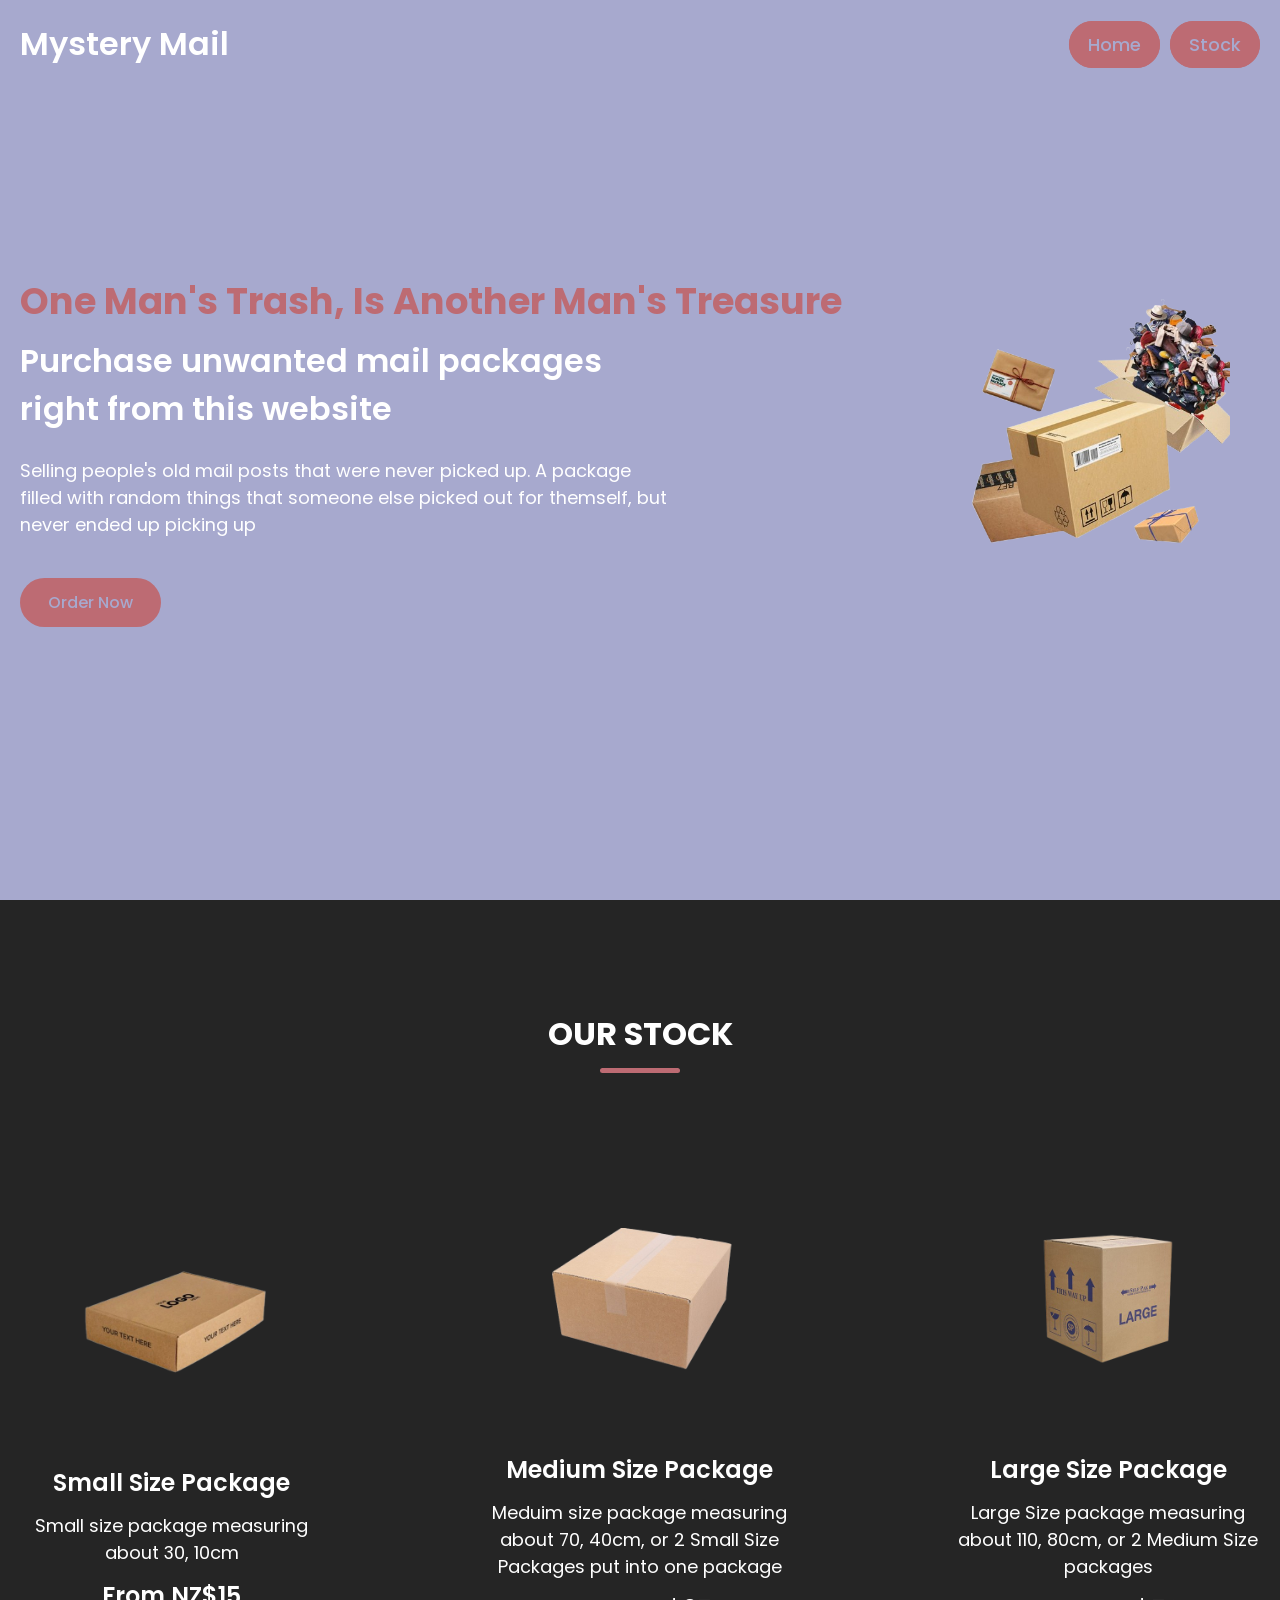
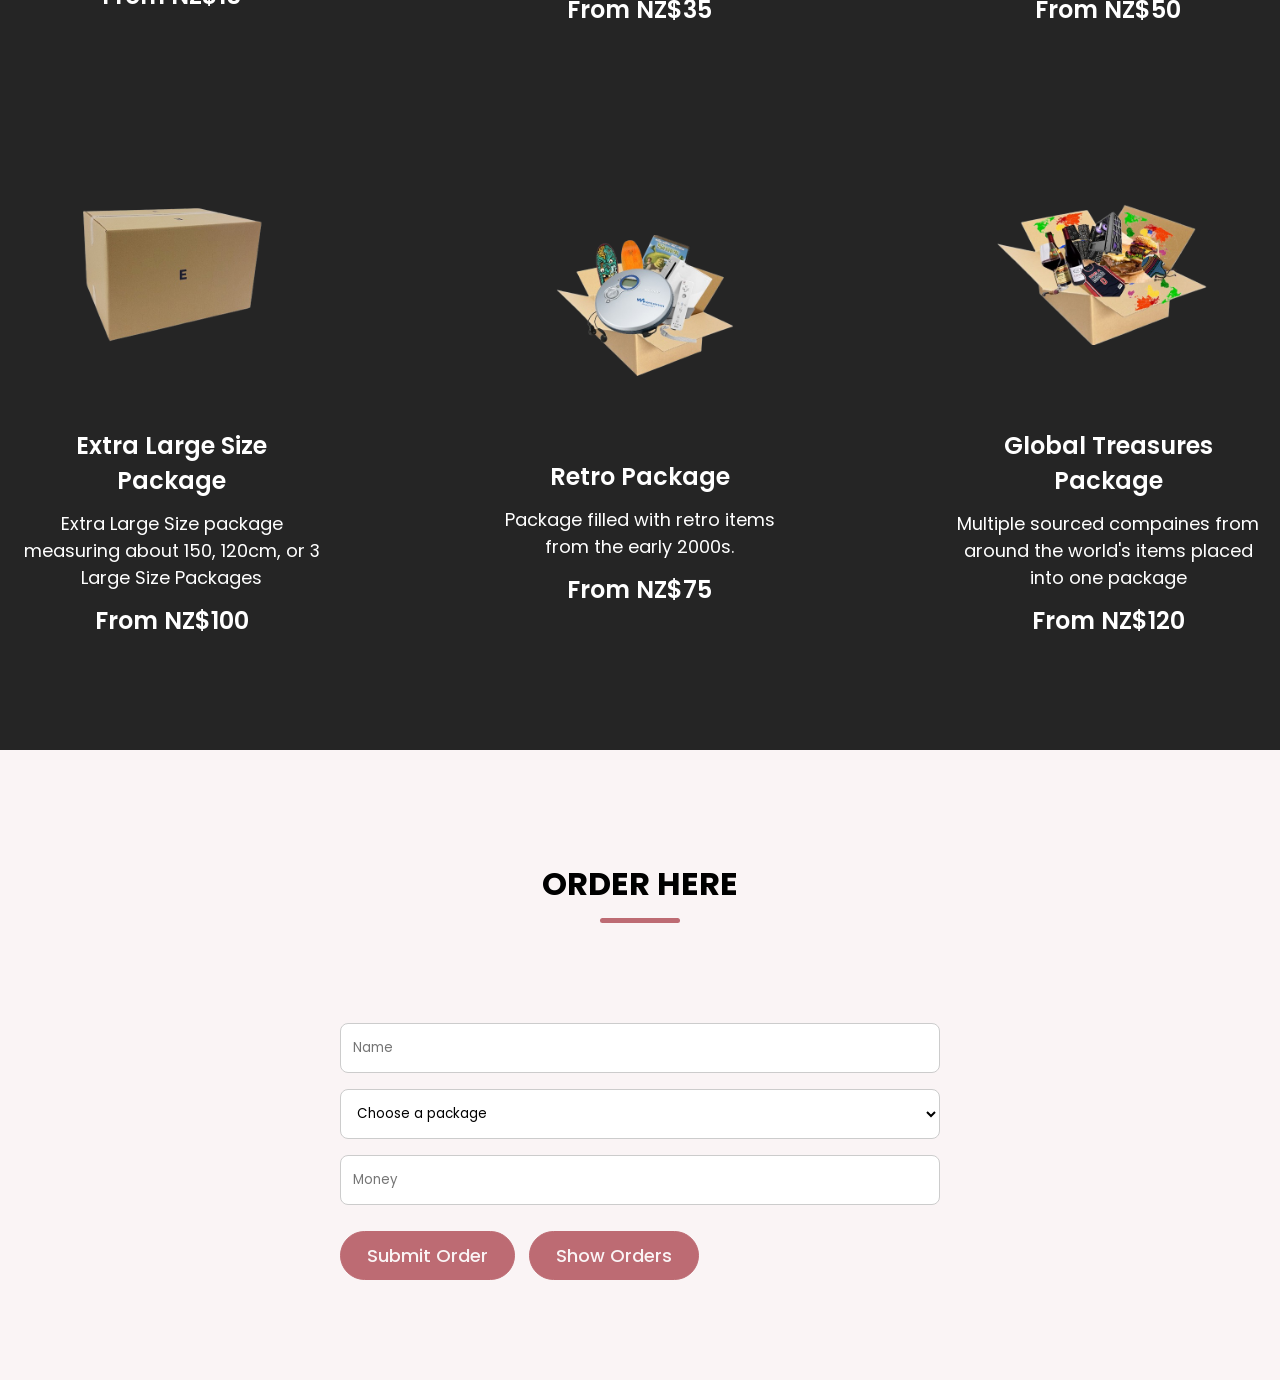
==== index.html @ 1d7262ff "Jun 27, 2026, 5:16 AM" ====
<!DOCTYPE html>
<html lang="en">
<head>
<title>Mystery Mail</title>
<link rel="icon" type="image/x-icon" href="images/small-removebg-preview.png">
<link rel="stylesheet" href="style.css">
</head>
<body>
    <!-- Header / Navbar -->
 <header>
    <nav class="navbar section-content">
    <a href="#" class="nav-logo">
        <h2 class="logo-text">Mystery Mail</h2>
    </a>
    <ul class="nav-menu">
        <li class="nav-item">
            <a href="#home" class="nav-link">Home</a>
        </li>
         <li class="nav-item">
            <a href="#stock" class="nav-link">Stock</a>
        </li>
    </ul>
    </nav>
 </header>

 <main>
    <!-- Hero section -->
    <section class="hero-section" id="home">
        <div class="section-content">
            <div class="hero-details">
                <h2 class="title">One Man's Trash, Is Another Man's Treasure</h2>
                <h3 class="subtitle">Purchase unwanted mail packages right from this website</h3>
                <p class="description">Selling people's old mail posts that were never picked up. A package filled with random things that someone else picked out for themself, but never ended up picking up</p>
                
               
                <div class="buttons">
                    <a href="#order" class="button order-now">Order Now</a>
                </div>
            </div>
            <div class="hero-image-wrapper">
                <img src="images/packages-removebg-preview.png" alt="hero" class="hero-image">
            </div>
        </div>
    </section>

      <!-- Stock section -->
    <section class="stock-section" id="stock">
        <h2 class="section-title">Our Stock</h2>
        <div class="section-content">
            <ul class="stock-list">
                <li class="stock-item">
                    <img src="images/medium-removebg-preview (1).png" alt="packages" class="stock-image">
                    <h3 class="name">Small Size Package</h3>
                    <p class="text">Small size package measuring about 30, 10cm</p>
                    <h3 class="name">From NZ$15</h3>
                </li>
                <li class="stock-item">
                    <img src="images/small-removebg-preview.png" alt="packages" class="stock-image">
                    <h3 class="name">Medium Size Package</h3>
                    <p class="text">Meduim size package measuring about 70, 40cm, or 2 Small Size Packages put into one package</p>
                      <h3 class="name">From NZ$35</h3>
                </li>
                <li class="stock-item">
                    <img src="images/large-removebg-preview.png" alt="packages" class="stock-image">
                    <h3 class="name">Large Size Package</h3>
                    <p class="text">Large Size package measuring about 110, 80cm, or 2 Medium Size packages</p>
                      <h3 class="name">From NZ$50</h3>
                </li>
                <li class="stock-item">
                    <img src="images/extra-removebg-preview.png" alt="packages" class="stock-image">
                    <h3 class="name">Extra Large Size Package</h3>
                    <p class="text">Extra Large Size package measuring about 150, 120cm, or 3 Large Size Packages</p>
                      <h3 class="name">From NZ$100</h3>
                </li>
                <li class="stock-item">
                    <img src="images/retro-removebg-preview.png" alt="packages" class="stock-image">
                    <h3 class="name">Retro Package</h3>
                    <p class="text">Package filled with retro items from the early 2000s.</p>
                      <h3 class="name">From NZ$75</h3>
                </li>
                <li class="stock-item">
                    <img src="images/global-removebg-preview.png" alt="packages" class="stock-image">
                    <h3 class="name">Global Treasures Package</h3>
                    <p class="text">Multiple sourced compaines from around the world's items placed into one package</p>
                      <h3 class="name">From NZ$120</h3>
                </li>
            </ul>
        </div>
    </section> 

<!--order here-->
<section class="extra1-section" id="order">
    <h2 class="section-title">Order Here</h2>

    <div class="section-content">

        <form action="#" class="key" id="orderForm" novalidate onsubmit="return false;">

            <input
                type="text"
                id="nameInput"
                list="customerSuggestions"
                placeholder="Name"
                class="form-input"
                required>

           
            <select id="itemInput" class="form-input" required>
            <option value="">Choose a package</option>
            <option value="Small Size Package">
                Small Size Package - $15
            </option>
             <option value="Medium Size Package">
                 Medium Size Package - $35
             </option>
             <option value="Large Size Package">
                 Large Size Package - $50
            </option>
            <option value="Extra Large Size Package">
                Extra Large Size Package - $100
             </option>
            <option value="Retro Package">
                Retro Package - $75
            </option>
            <option value="Global Treasures Package">
                Global Treasures Package - $120
            </option>
            </select>

            <input
                type="number"
                id="moneyInput"
                list="priceSuggestions"
                placeholder="Money"
                class="form-input"
                required>

            <datalist id="priceSuggestions">
            <option value="15">
            <option value="35">
            <option value="50">
            <option value="75">
            <option value="100">
            <option value="120">
        </datalist>

            <button
                type="button"
                onclick="addItem()"
                class="submit-button">
                Submit Order
            </button>

            <button
                type="button"
                onclick="showList()"
                class="submit-button">
                Show Orders
            </button>

             <div id="Mysterymail"></div>

        </form>

    </div>
</section>

 </main>

 <script src="script.js"></script>

</body>
</html>
---- style.css ----
/* trying to change font */
@import url('https://fonts.googleapis.com/css2?family=Miniver&family=Poppins:ital,wght@0,100;0,400;0,500;0,600;0,700;1,400&display=swap');

* {
   margin: 0;
   padding: 0;
   box-sizing: border-box;
   font-family: "Poppins", sans-serif;
}

:root {
   /* colours */
   --white-color: #fff;
   --dark-color: #252525;
   --primary-color: #a7a9ce;
   --secondary-color: #BD6B73;
   --light-pink-color: #faf4f5;
   --medium-gray-color: #ccc;

   /* font size */
   --font-size-s: 0.9rem;
   --font-size-n: 1rem;
   --font-size-m: 1.12rem;
   --font-size-l: 1.5rem;
   --font-size-xl: 2rem;
   --font-size-xxl: 2.3rem;

   /* font weight */
   --font-weight-normal: 400;
   --font-weight-medium: 500;
   --font-weight-semibold: 600;
   --font-weight-bold: 700;

   /* border radius */
   --border-radius-s: 8px;
   --border-radius-m: 30px;
   --border-radius-circle: 50%;

   /* site max width */
   --site-max-width: 1300px;
}

/* styling the webpage */
ul {
   list-style: none;
}

a {
   text-decoration: none;
}

button {
   cursor: pointer;
   border: none;
   background: none;
}

img {
   width: 100%;
}

* {
   margin: 0;
   padding: 0;
   box-sizing: border-box;
   font-family: "Poppins", sans-serif;
}

html {
   scroll-behavior: smooth;
}

.section-content {
   margin: 0 auto;
   padding: 0 20px;
   max-width: var(--site-max-width);
}

.section-title {
   text-align: center;
   padding: 60px 0 100px;
   text-transform: uppercase;
   font-size: var(--font-size-xl);
}

.section-title::after {
   content: "";
   width: 80px;
   height: 5px;
   display: block;
   margin: 10px auto 0;
   border-radius: var(--border-radius-s);
   background: var(--secondary-color);
}

/* navbar styling */
header {
   position: fixed;
   width: 100%;
   z-index: 5;
   background: var(--primary-color);
}

header .navbar {
   display: flex;
   padding: 20px;
   align-items: center;
   justify-content: space-between;
}

.navbar .nav-logo .logo-text {
   color: var(--white-color);
   font-size: var(--font-size-xl);
   font-weight: var(--font-weight-semibold);
}

.navbar .nav-menu {
   display: flex;
   gap: 10px;
}

/* Stock section styling */
.stock-section {
   color: var(--white-color);
   background: var(--dark-color);
   padding: 50px 0 100px;
}

.stock-section .stock-list {
   display: flex;
   flex-wrap: wrap;
   gap: 110px;
   align-items: center;
   justify-content: space-between;
}

.stock-section .stock-list .stock-item {
   display: flex;
   align-items: center; 
   text-align: center; 
   flex-direction: column; 
   justify-content: space-between; 
   width: calc(100% / 3 - 110px);
}

.stock-section .stock-list .stock-item .stock-image {
   max-width: 83%; 
   aspect-ratio: 1;
   margin-bottom: 15px;
   object-fit: contain; 
}

.stock-section .stock-list .stock-item .name {
   margin: 12px 0;
   font-size: var(--font-size-l);
   font-weight: var(--font-weight-semibold);
}

.stock-section .stock-list .stock-item .text {
   font-size: var(--font-size-m); 
}

@media screen and (max-width: 1024px) {
   .stock-section .stock-list {
      gap: 60px;
   }

   .stock-section .stock-list .stock-item {
       width: calc(100% / 3 - 60px);
   }
}

.stock-section .stock-item .buttons {
   display: flex;
   gap: 23px; 
}

.stock-section .stock-item .buttons {
   padding: 10px 26px;
   border: 2px solid transparent;
   color: var(--white-color);
   border-radius: var(--border-radius-m);
   background: var(--white-color);
   font-weight: var(--font-weight-medium);
   transition: 0.3s ease; 
}

.stock-section .stock-item .buttons {
   padding: 10px 26px;
   margin-top: 10px;
   color: var(--white-color);
   font-size: var(--font-size-m);
   font-weight: var(--font-weight-medium);
   background: var(--secondary-color);
   border-radius: var(--border-radius-m);
   border: 1px solid var(--secondary-color);
   transition: 0.3s ease;
}

.stock-section .stock-item .buttons:hover {
   color: var(--secondary-color);
   background: transparent;
}


@media screen and (max-width: 900px) {
   :root {
      --font-size-m: 1rem;
      --font-size-l: 1.3rem;
      --font-size-xl: 1.5rem;
      --font-size-xxl: 1.8rem;
   }
}

.navbar .nav-menu .nav-link {
   padding: 10px 26px;
   margin-top: 10px;
   color: var(--white-color);
   font-size: var(--font-size-m);
   font-weight: var(--font-weight-medium);
   background: var(--secondary-color);
   border-radius: var(--border-radius-m);
   border: 1px solid var(--secondary-color);
   transition: 0.3s ease;
}

.navbar .nav-menu .nav-link {
   padding: 10px 18px;
   color: var(--primary-color);
   font-size: var(--font-size-m);
   border-radius: var(--border-radius-m);
   transition: 0.3s ease;
}

.navbar .nav-menu .nav-link:hover {
    color: var(--white-color);
   border-color: var(--white-color);
   background: transparent;
}

.hero-section {
   min-height: 100vh;
   background: var(--primary-color);
}

.hero-section .section-content {
   display: flex;
   align-items: center;
   min-height: 100vh;
   color: var(--white-color);
   justify-content: space-between;
}

.hero-section .hero-details .title{
   font-size: var(--font-size-xxl);
   color: var(--secondary-color);
}

.hero-section .hero-details .subtitle {
   margin-top: 8px;
   max-width: 70%;
   font-size: var(--font-size-xl);
   font-weight: var(--font-weight-semibold);
}

.hero-section .hero-details .description {
   max-width: 70%;
   margin: 24px 0 40px;
   font-size: var(--font-size-m);
}

.hero-section .hero-details .buttons {
   display: flex;
   gap: 23px; 
}

.hero-section .hero-details .button {
   padding: 10px 26px;
   border: 2px solid transparent;
   color: var(--primary-color);
   border-radius: var(--border-radius-m);
   background: var(--secondary-color);
   font-weight: var(--font-weight-medium);
   transition: 0.3s ease; 
}

.hero-section .hero-details .button:hover,
.hero-section .hero-details .contact-us {
   color: var(--white-color);
   border-color: var(--white-color);
   background: transparent; 
}

.hero-section .hero-details .contact-us:hover {
   color: var(--primary-color);
   border-color: var(--secondary-color);
   background: var(--secondary-color); 
}

.hero-section .hero-image-wrapper {
   max-width: 500px;
   margin-right: 30px;
}

/* order here styliing */
.order-section {
   padding: 50px 0 100px;
   background: var(--light-pink-color);
}

.order-section .section-content {
   display: flex;
   gap: 48px;
   align-items: flex-start;
   justify-content: space-between;
}

.order-section .order-info-list .order-info {
   display: flex;
   gap: 20px; 
   margin: 20px 0;
   align-items: center;
}

.order-section .order-info-list .order-info i {
   font-size: var(--font-size-m); 
}

.order-section .order-form .form-input {
   width: 100%;
   height: 50px;
   padding: 0 12px;
   outline: none;
   margin-bottom: 16px; 
   background: var(--white-color);
   border-radius: var(--border-radius-s);
   border: 1px solid var(--medium-gray-color);
}

.order-section .order-form .email-input {
   width: 100%;
   height: 50px;
   padding: 0 12px;
   outline: none;
   margin-bottom: 16px; 
   background: var(--white-color);
   border-radius: var(--border-radius-s);
   border: 1px solid var(--medium-gray-color);
}

.order-section .order-form .stock-item {
   width: 100%;
   height: 50px;
   padding: 0 12px;
   outline: none;
   margin-bottom: 16px; 
   background: var(--white-color);
   border-radius: var(--border-radius-s);
   border: 1px solid var(--medium-gray-color);
}


.order-section .order-form textarea {
   height: 100px;
   padding: 12px; 
   resize: vertical;
}

.order-section .order-form .submit-button {
   padding: 10px 26px;
   margin-top: 10px;
   color: var(--light-pink-color);
   font-size: var(--font-size-m);
   font-weight: var(--font-weight-medium);
   background: var(--secondary-color);
   border-radius: var(--border-radius-m);
   border: 1px solid var(--secondary-color);
   transition: 0.3s ease;
}

.order-section .order-form .submit-button:hover {
   color: var(--secondary-color);
   background: transparent;
}

/*extra1*/

.extra1-section {
   padding: 50px 0 100px;
   background: var(--light-pink-color);
}

.extra1-section .section-content {
   display: flex;
   justify-content: center;
}

.extra1-section .key {
   width: 100%;
   max-width: 600px;
}

.extra1-section .key .form-input {
   width: 100%;
   height: 50px;
   padding: 0 12px;
   outline: none;
   margin-bottom: 16px;
   background: var(--white-color);
   border-radius: var(--border-radius-s);
   border: 1px solid var(--medium-gray-color);
}

.extra1-section .key .submit-button {
   padding: 10px 26px;
   margin-top: 10px;
   margin-right: 10px;
   color: var(--light-pink-color);
   font-size: var(--font-size-m);
   font-weight: var(--font-weight-medium);
   background: var(--secondary-color);
   border-radius: var(--border-radius-m);
   border: 1px solid var(--secondary-color);
   transition: 0.3s ease;
}

.extra1-section .key .submit-button:hover {
   color: var(--secondary-color);
   background: transparent;
}

.extra1-section .key .form-input {
   width: 100%;
   height: 50px;
   padding: 0 12px;
}

/* Output Box */

#Mysterymail {
   display: none;
   width: 100%;
   margin-top: 30px;
   padding: 20px;
   background: white;
   border: 1px solid #ccc;
   border-radius: 8px;
}
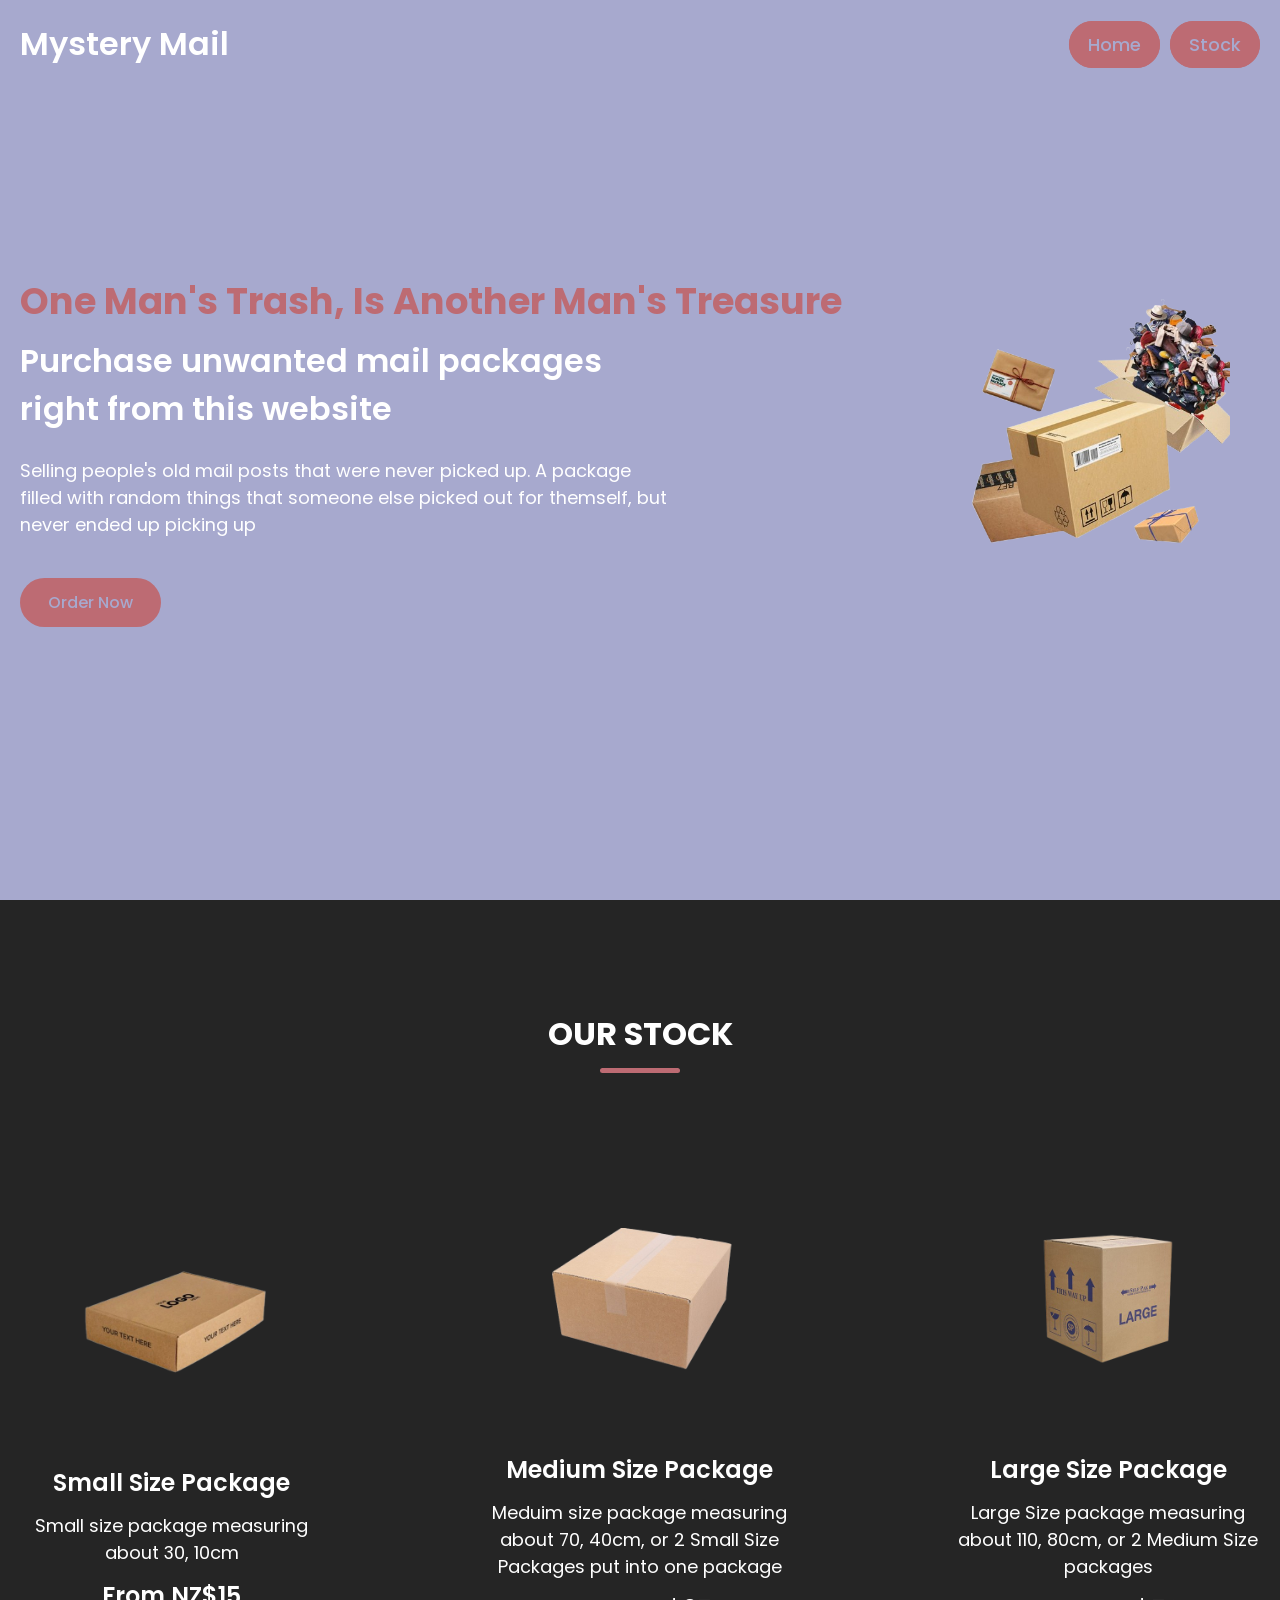
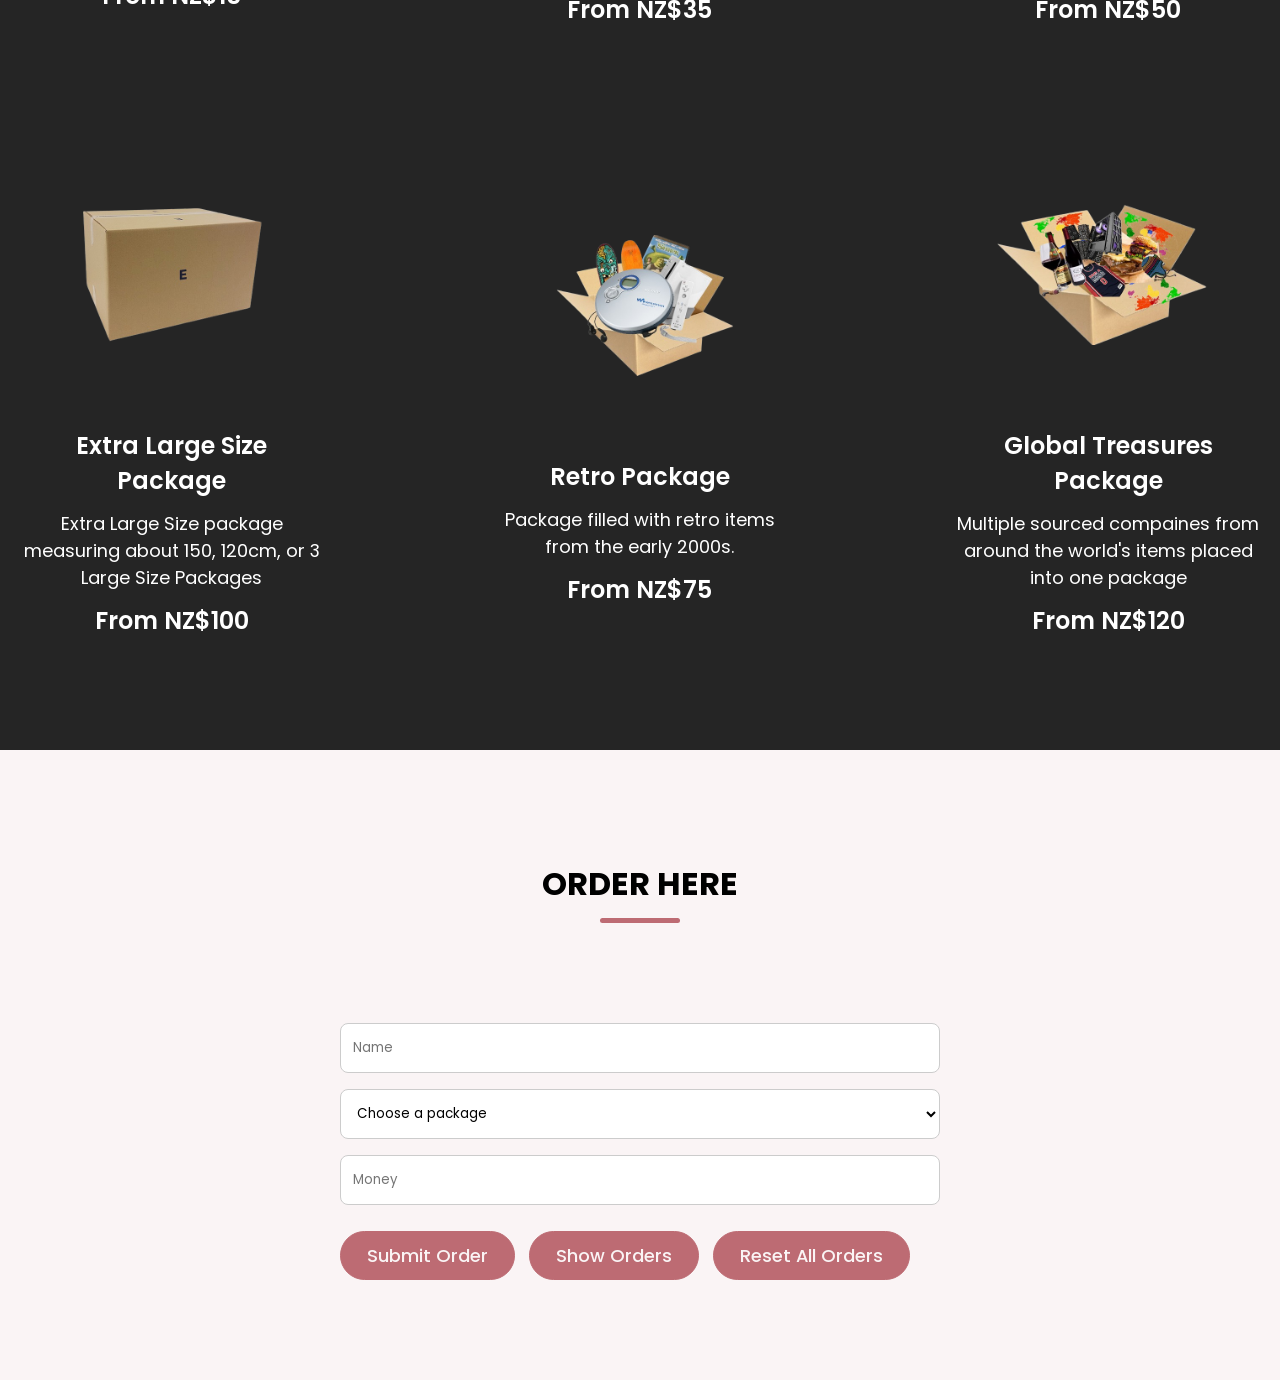
==== commit 462a6fc8: "Jun 27, 2026, 5:34 AM" ====
--- a/index.html
+++ b/index.html
@@ -158,6 +158,13 @@
                 Show Orders
             </button>
 
+            <button
+                type="button"
+                onclick="resetOrders()"
+                class="submit-button">
+                Reset All Orders
+            </button>
+
              <div id="Mysterymail"></div>
 
         </form>
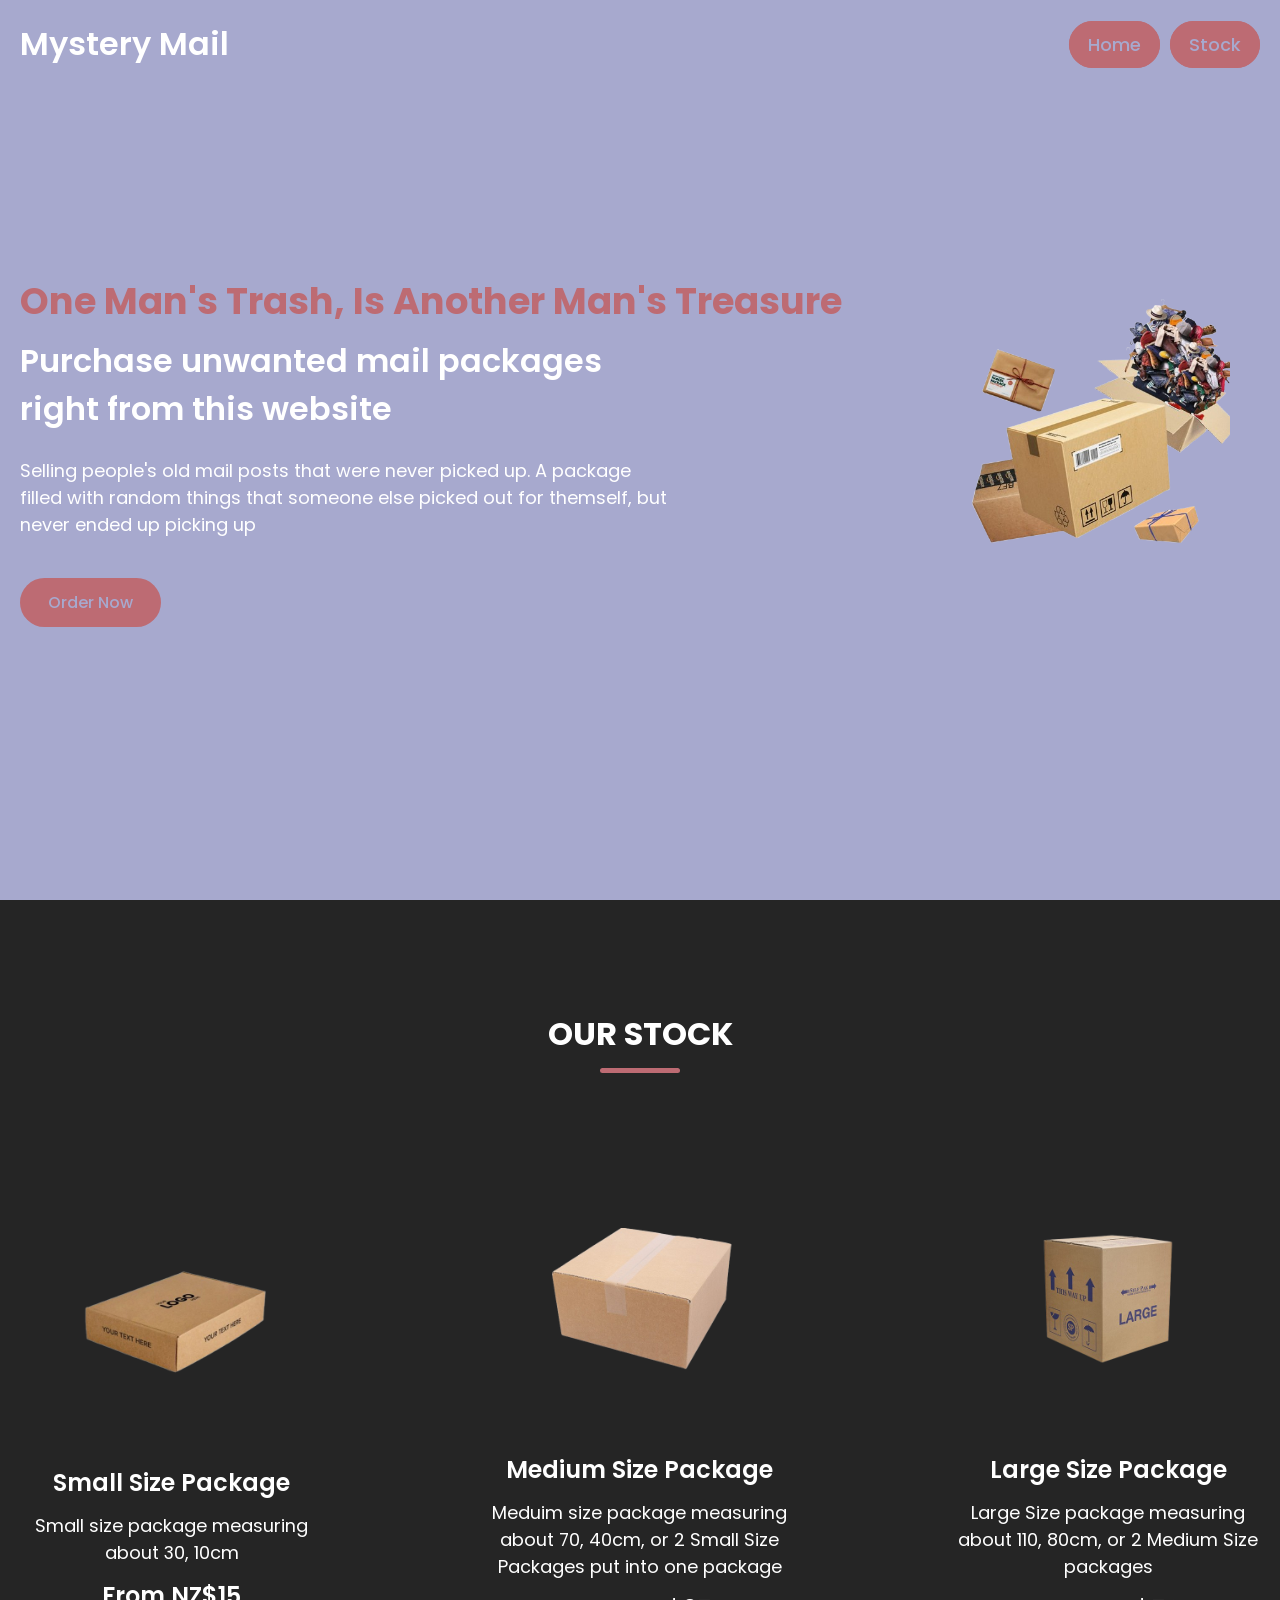
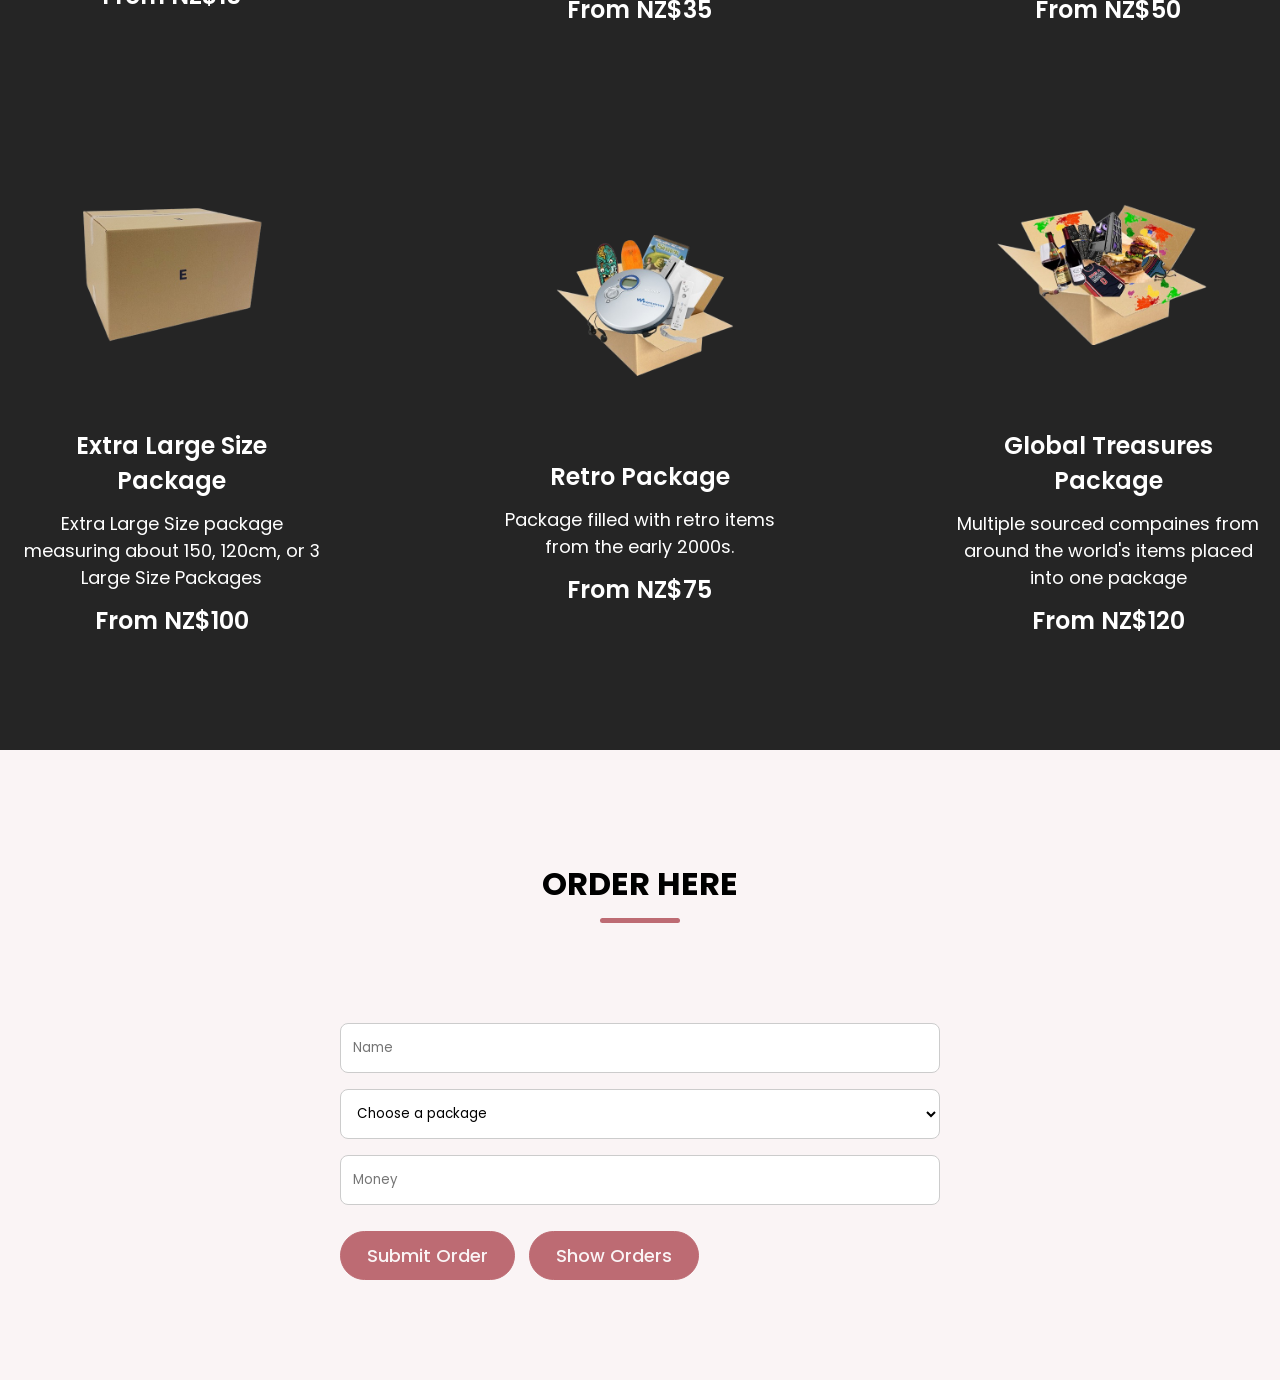
==== commit 82e39852: "Jul 22, 2026, 2:29 AM" ====
--- a/index.html
+++ b/index.html
@@ -158,13 +158,6 @@
                 Show Orders
             </button>
 
-            <button
-                type="button"
-                onclick="resetOrders()"
-                class="submit-button">
-                Reset All Orders
-            </button>
-
              <div id="Mysterymail"></div>
 
         </form>
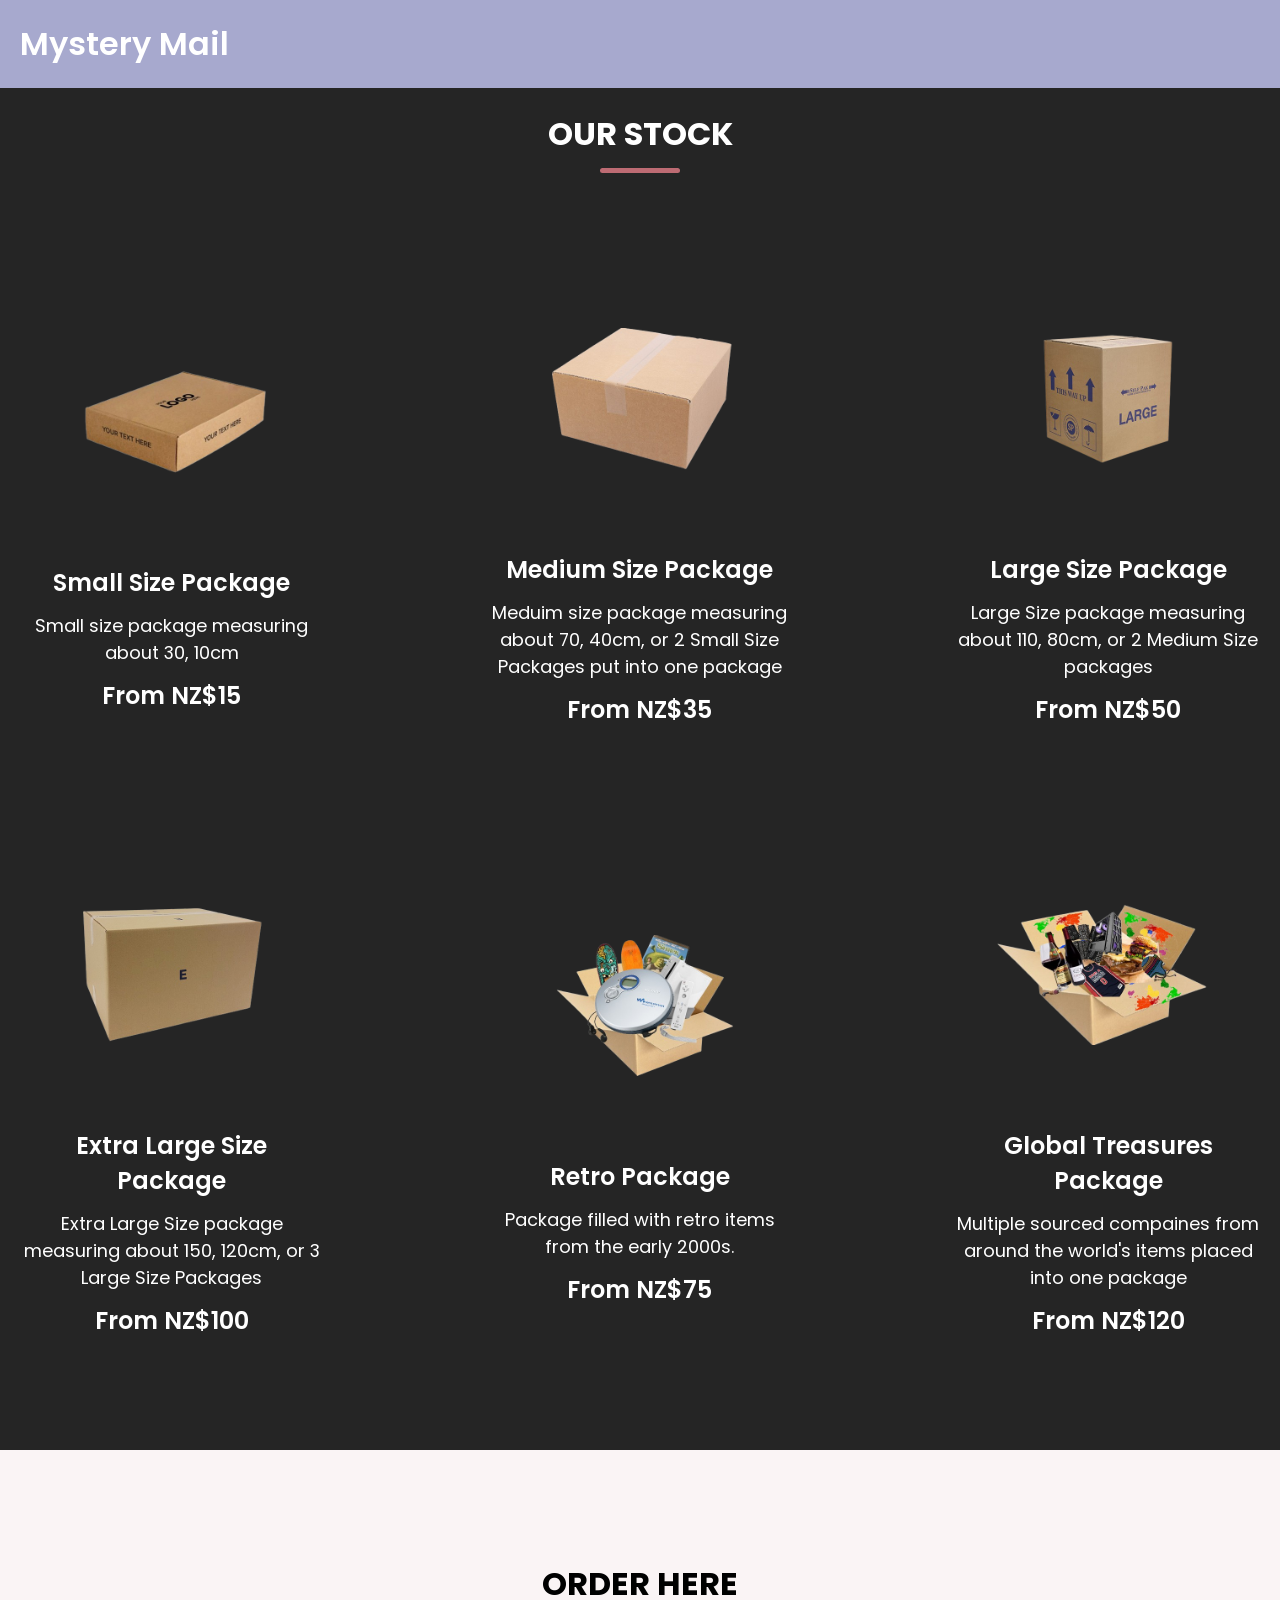
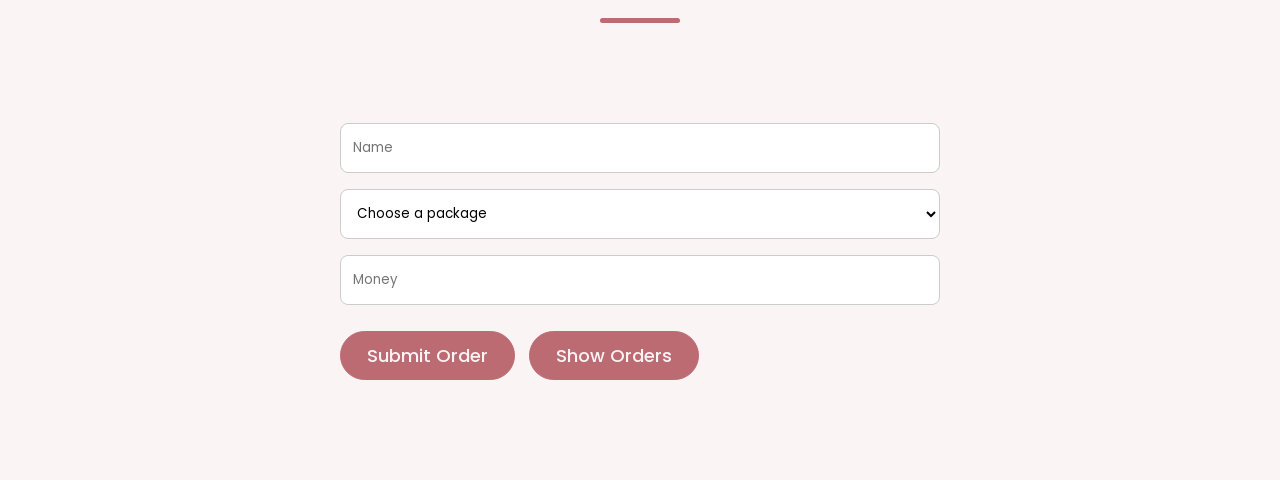
==== commit 02d6918f: "Jul 22, 2026, 2:34 AM" ====
--- a/index.html
+++ b/index.html
@@ -12,36 +12,10 @@
     <a href="#" class="nav-logo">
         <h2 class="logo-text">Mystery Mail</h2>
     </a>
-    <ul class="nav-menu">
-        <li class="nav-item">
-            <a href="#home" class="nav-link">Home</a>
-        </li>
-         <li class="nav-item">
-            <a href="#stock" class="nav-link">Stock</a>
-        </li>
-    </ul>
     </nav>
  </header>
 
  <main>
-    <!-- Hero section -->
-    <section class="hero-section" id="home">
-        <div class="section-content">
-            <div class="hero-details">
-                <h2 class="title">One Man's Trash, Is Another Man's Treasure</h2>
-                <h3 class="subtitle">Purchase unwanted mail packages right from this website</h3>
-                <p class="description">Selling people's old mail posts that were never picked up. A package filled with random things that someone else picked out for themself, but never ended up picking up</p>
-                
-               
-                <div class="buttons">
-                    <a href="#order" class="button order-now">Order Now</a>
-                </div>
-            </div>
-            <div class="hero-image-wrapper">
-                <img src="images/packages-removebg-preview.png" alt="hero" class="hero-image">
-            </div>
-        </div>
-    </section>
 
       <!-- Stock section -->
     <section class="stock-section" id="stock">
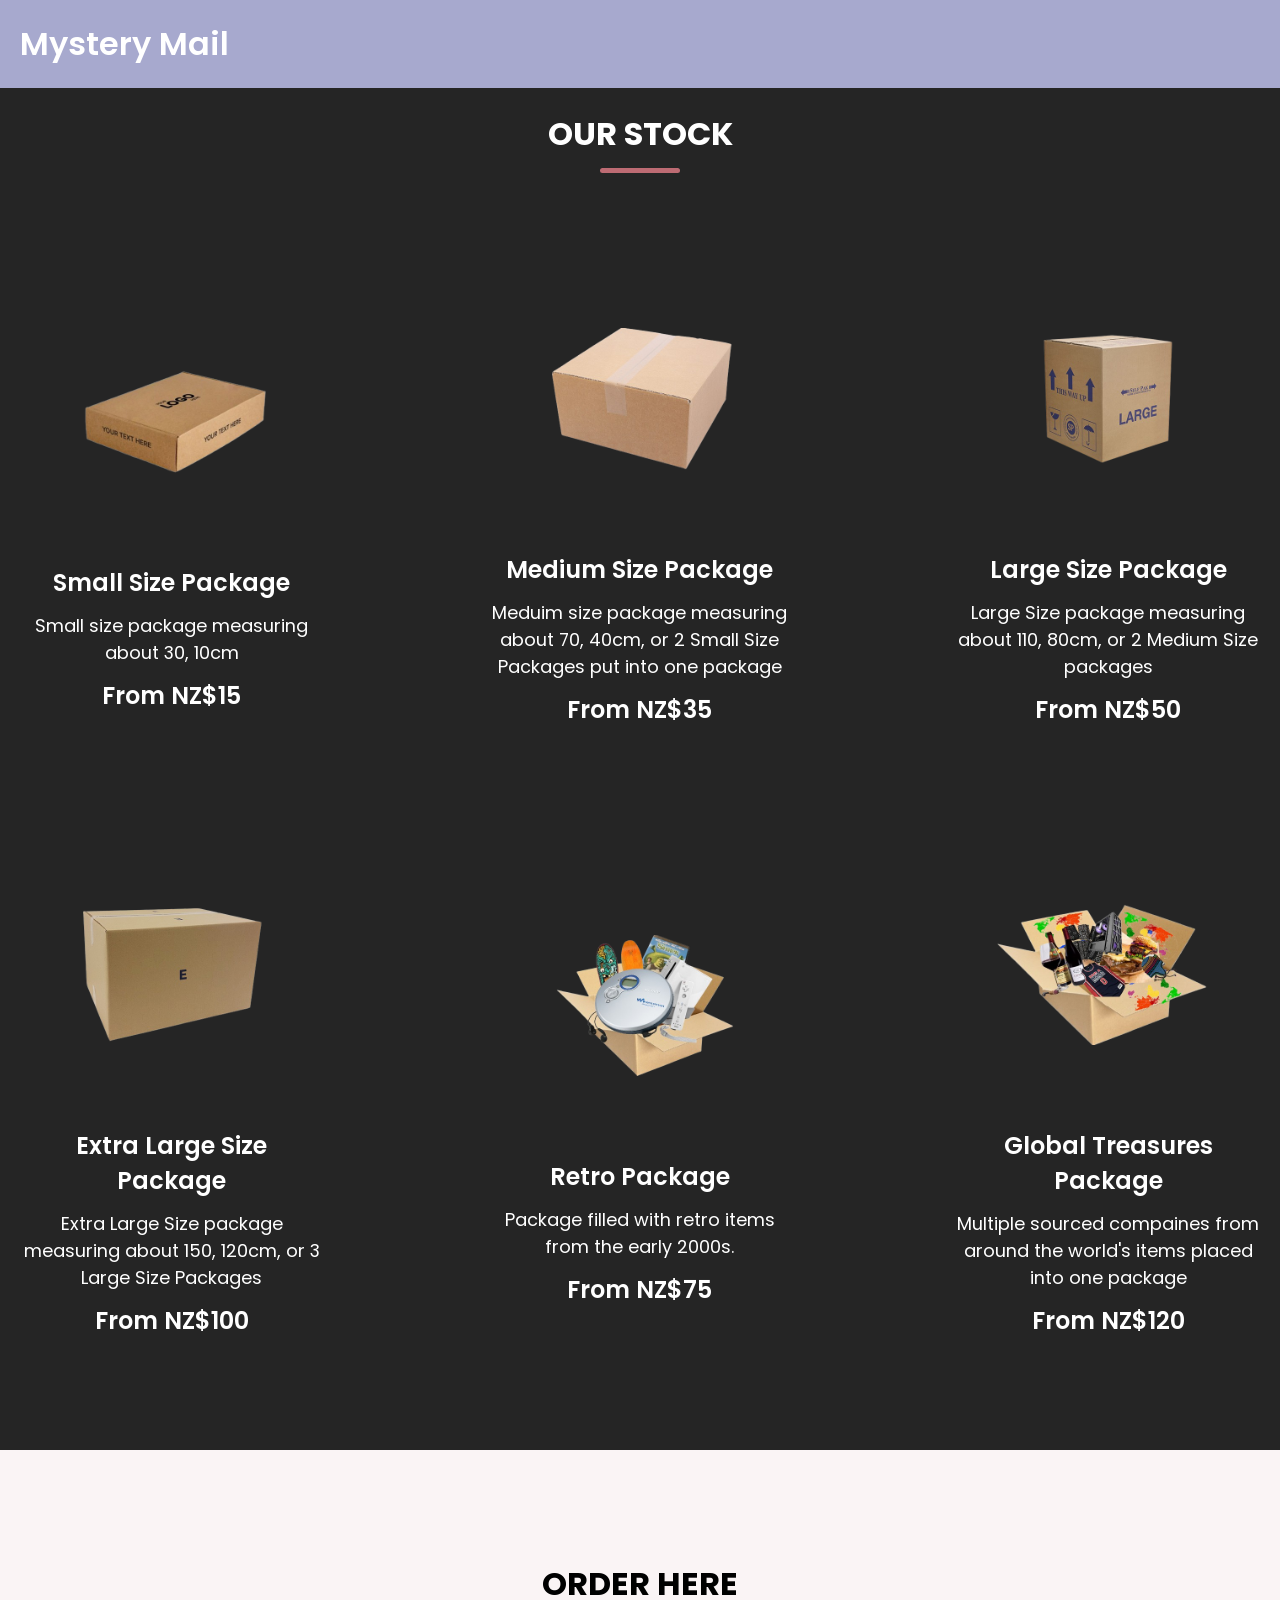
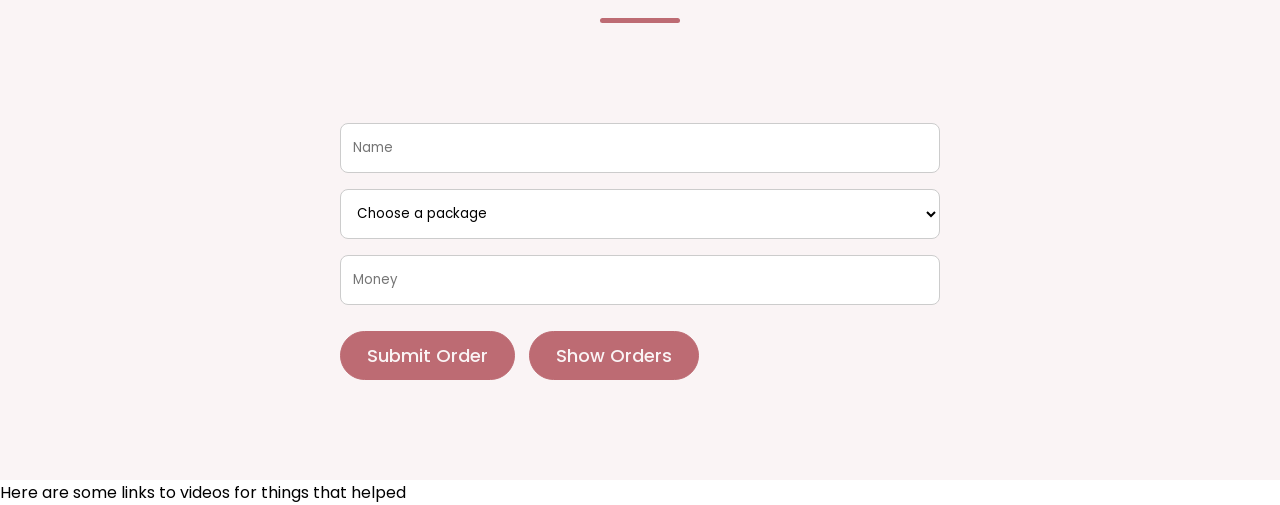
==== commit 81d82a98: "Jul 23, 2026, 9:17 PM" ====
--- a/index.html
+++ b/index.html
@@ -144,5 +144,10 @@
  <script src="script.js"></script>
 
 </body>
+
+<footer>
+    <p>Here are some links to videos for things that helped</p>
+    <a href></a>
+</footer>
 </html>
   
--- a/style.css
+++ b/style.css
@@ -66,10 +66,6 @@
    font-family: "Poppins", sans-serif;
 }
 
-html {
-   scroll-behavior: smooth;
-}
-
 .section-content {
    margin: 0 auto;
    padding: 0 20px;
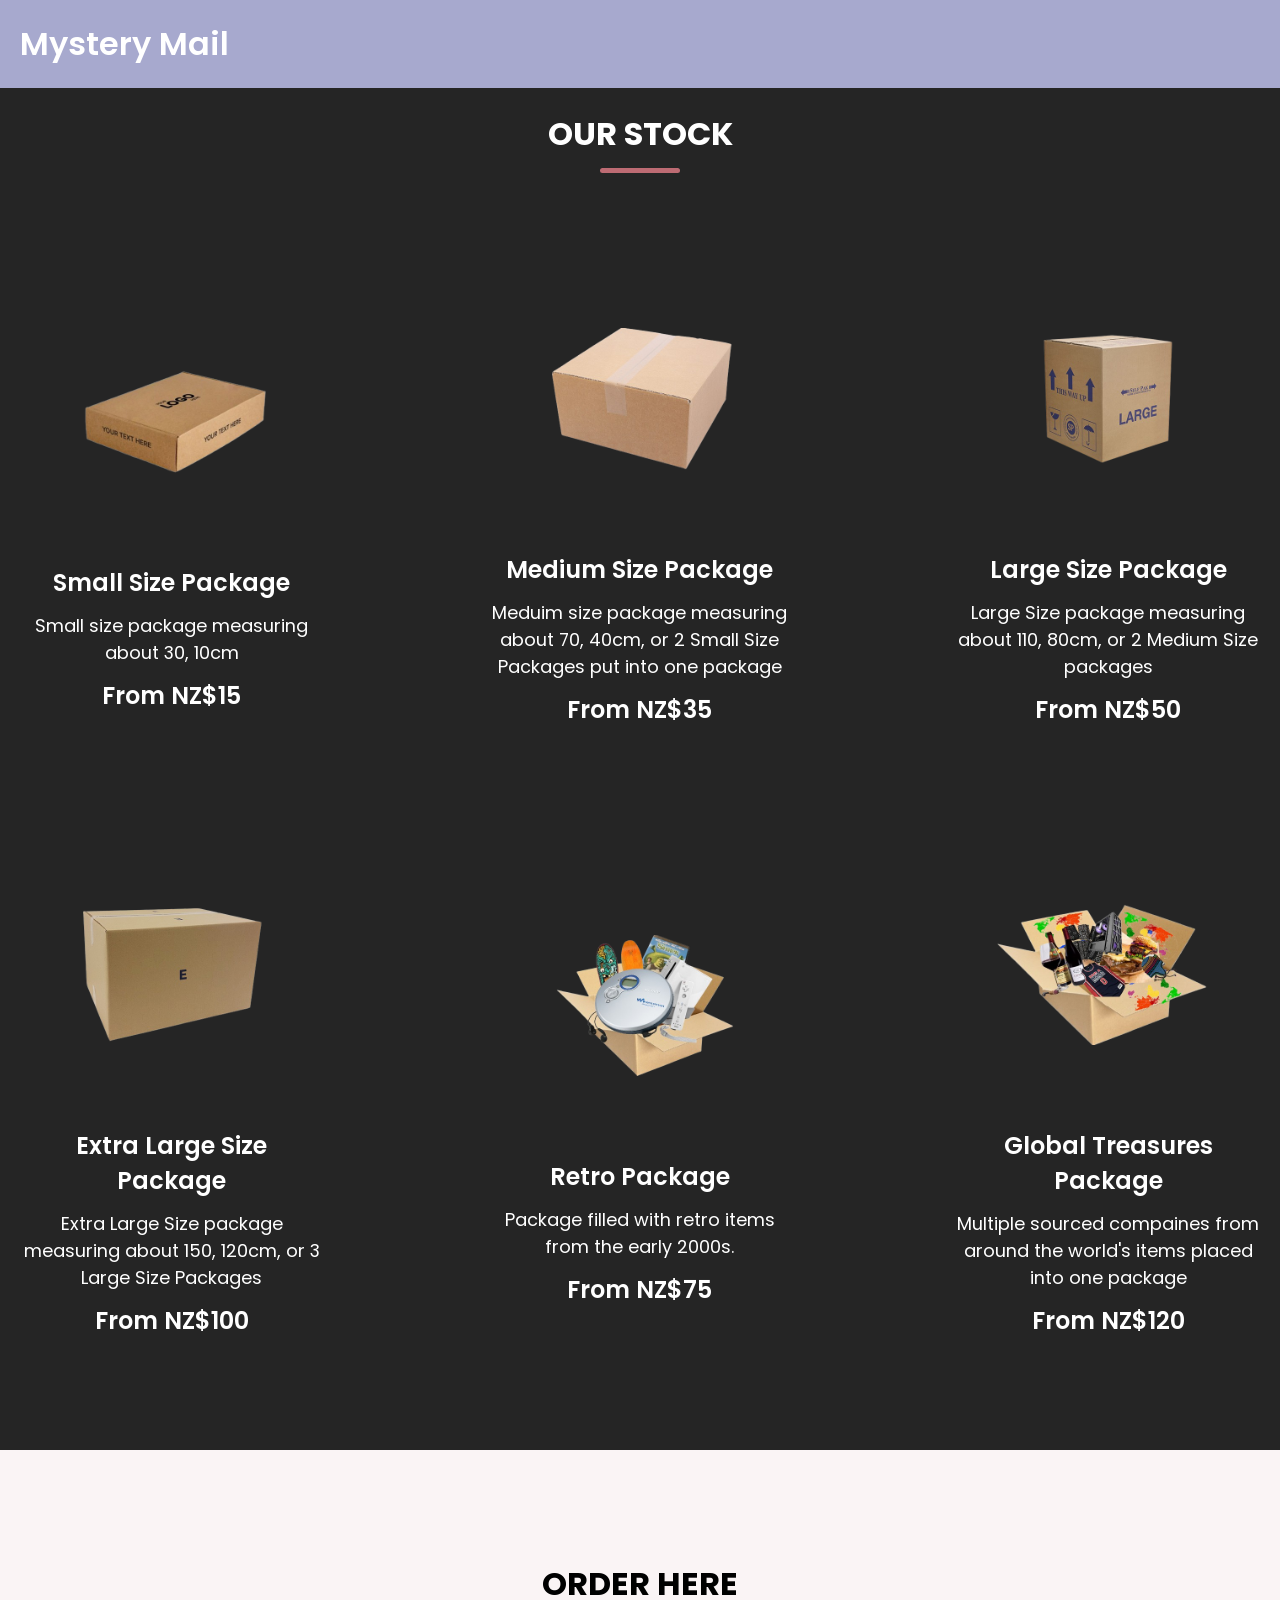
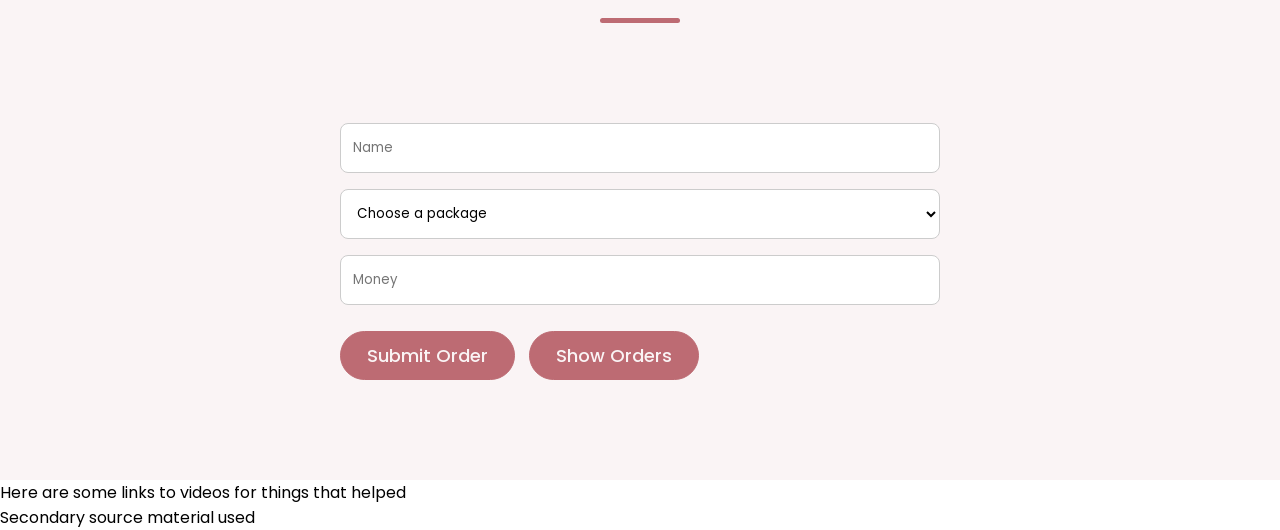
==== commit f3f80095: "Jul 23, 2026, 9:18 PM" ====
--- a/index.html
+++ b/index.html
@@ -147,7 +147,8 @@
 
 <footer>
     <p>Here are some links to videos for things that helped</p>
-    <a href></a>
+    <p>Secondary source material used</p>
+    
 </footer>
 </html>
   
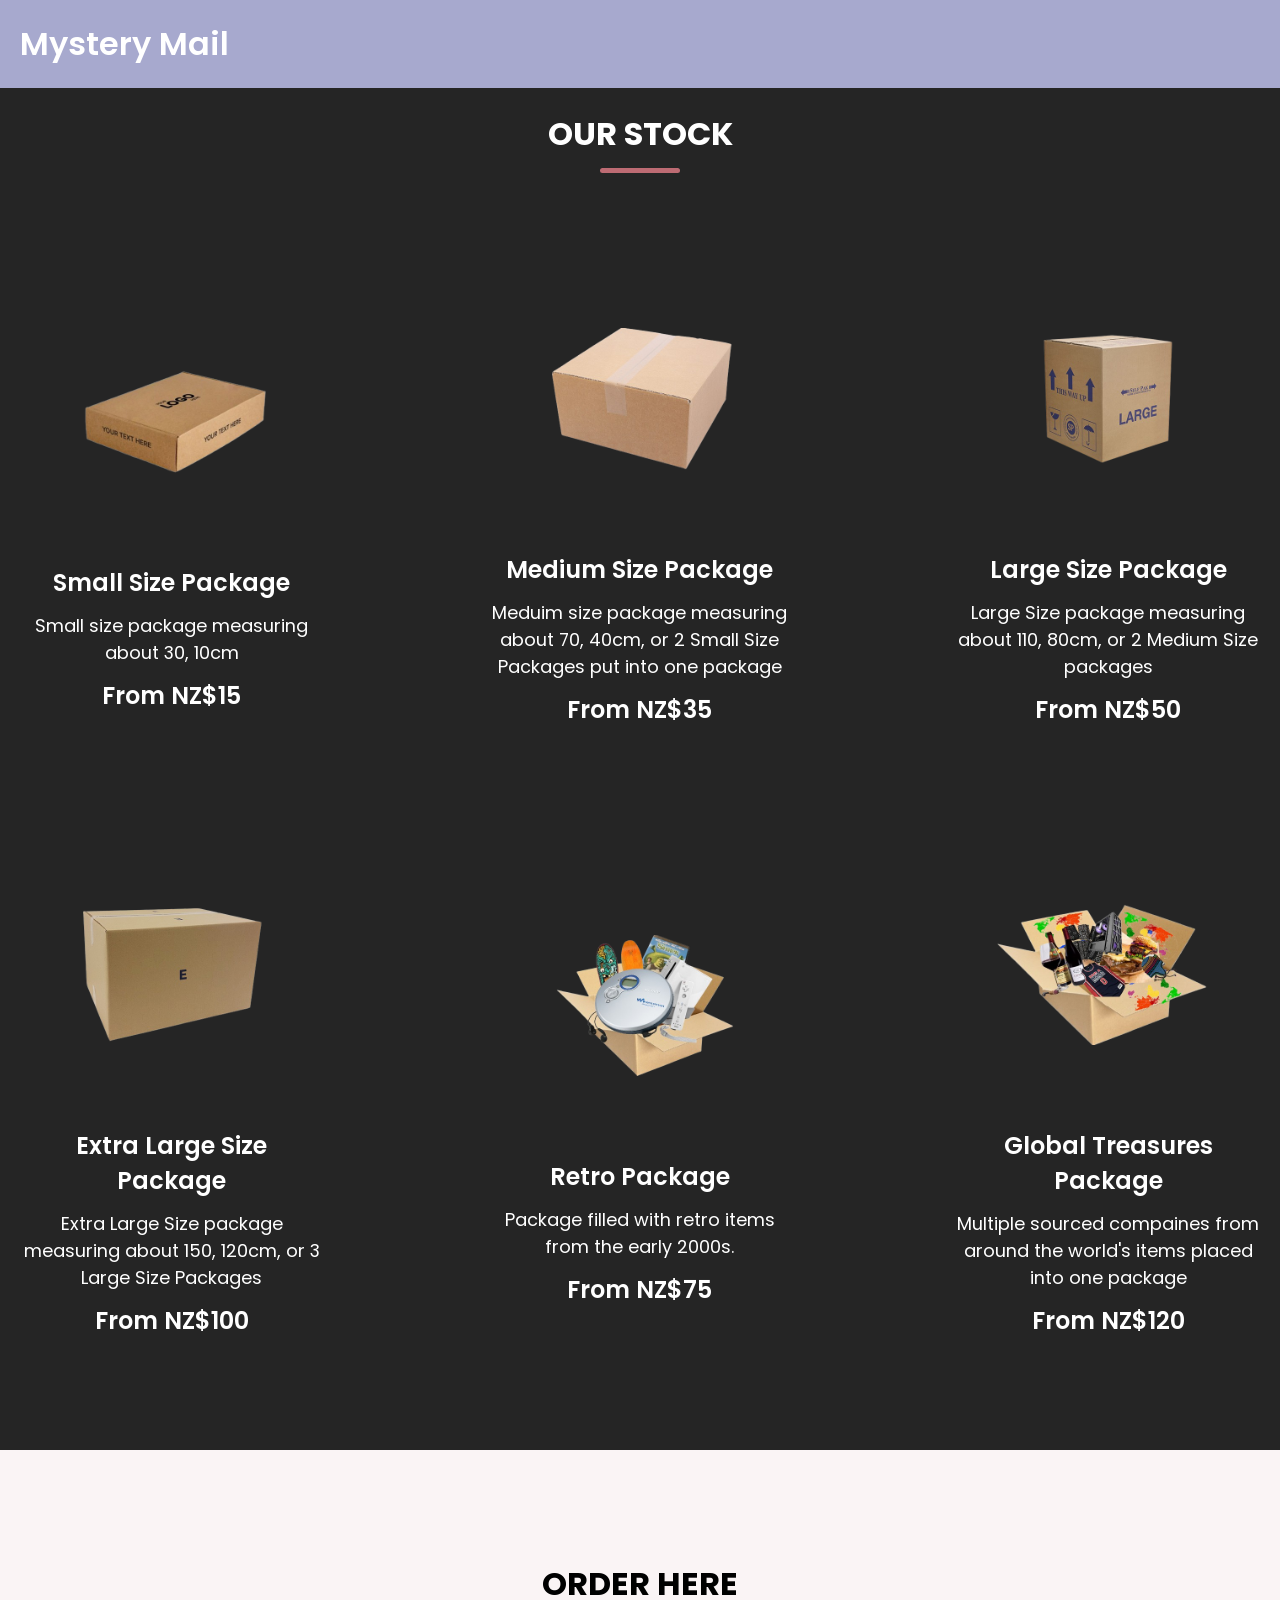
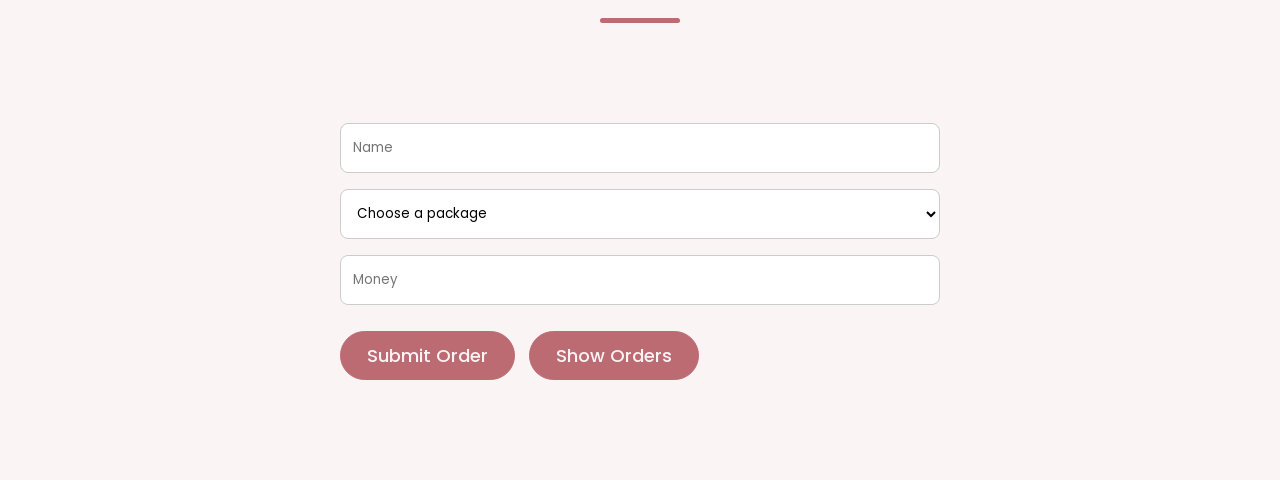
==== commit 40a85d88: "Jul 23, 2026, 9:24 PM" ====
--- a/index.html
+++ b/index.html
@@ -144,11 +144,5 @@
  <script src="script.js"></script>
 
 </body>
-
-<footer>
-    <p>Here are some links to videos for things that helped</p>
-    <p>Secondary source material used</p>
-    
-</footer>
 </html>
   
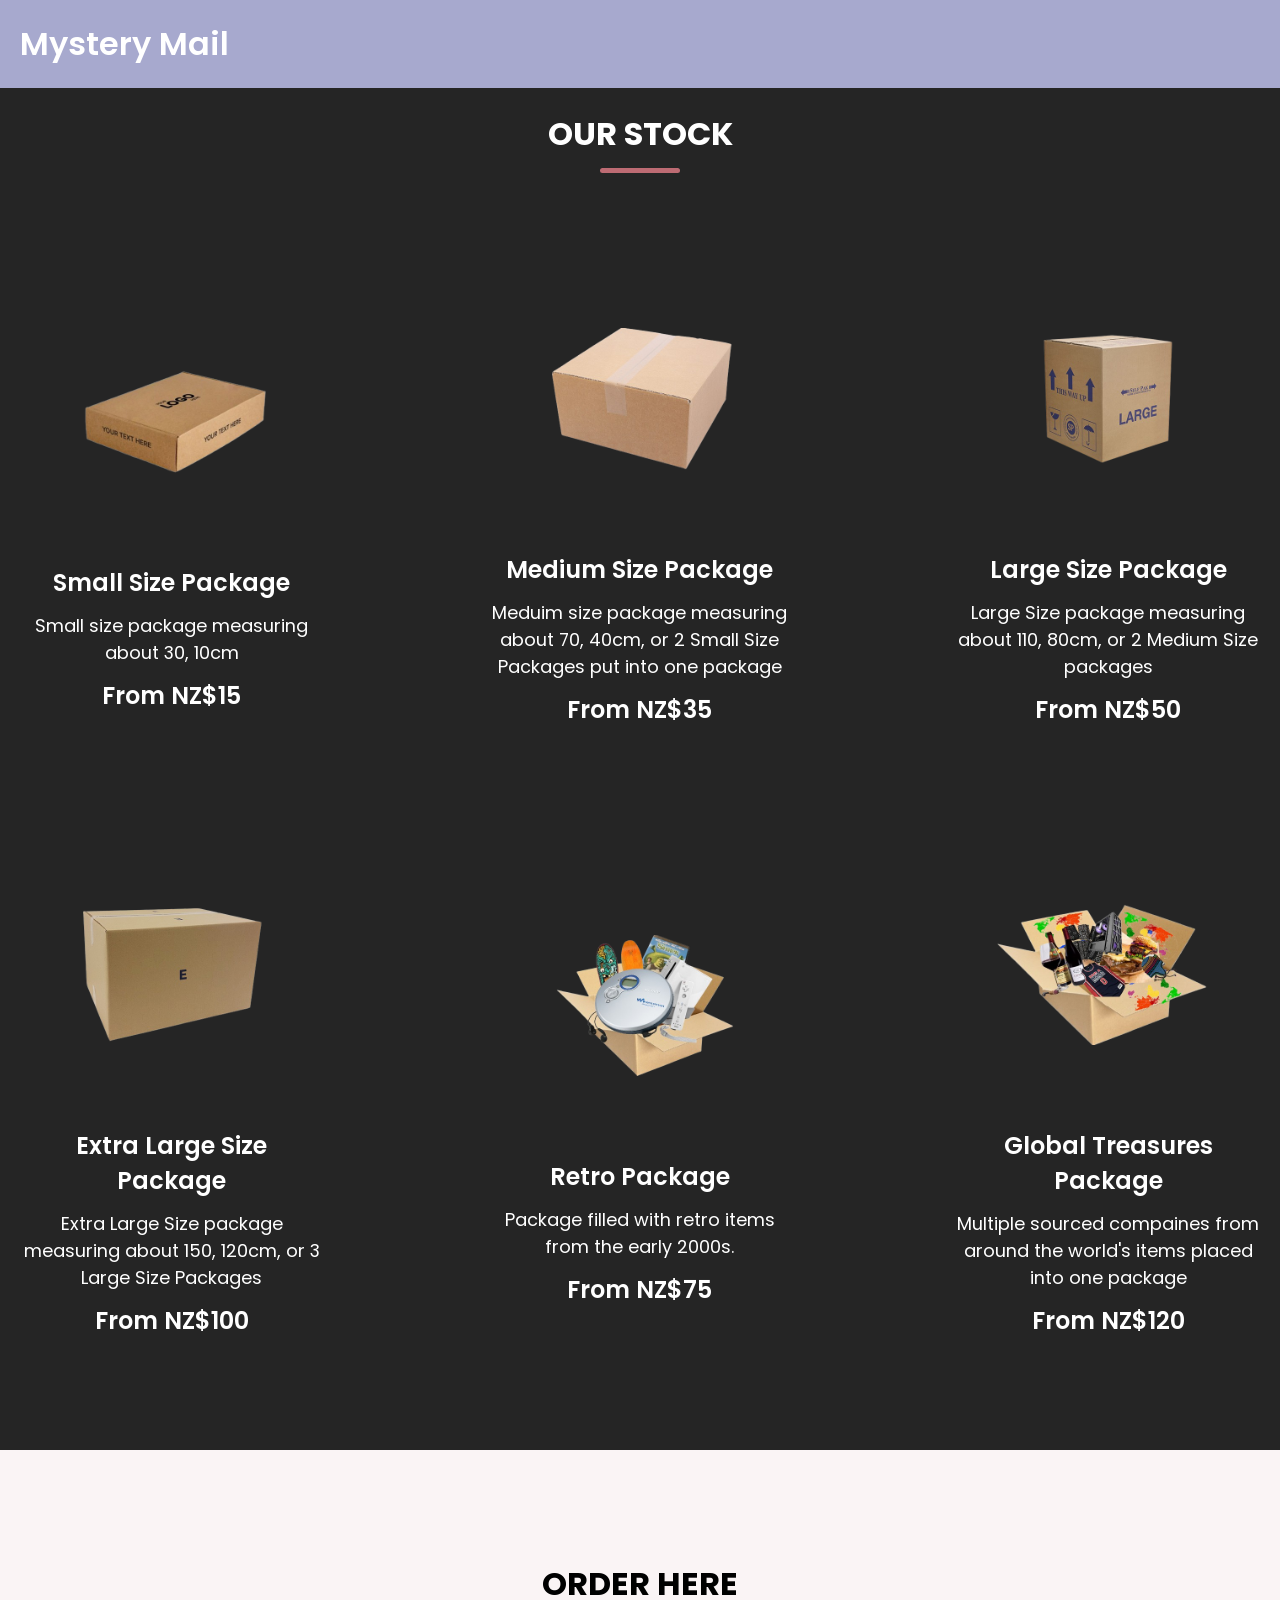
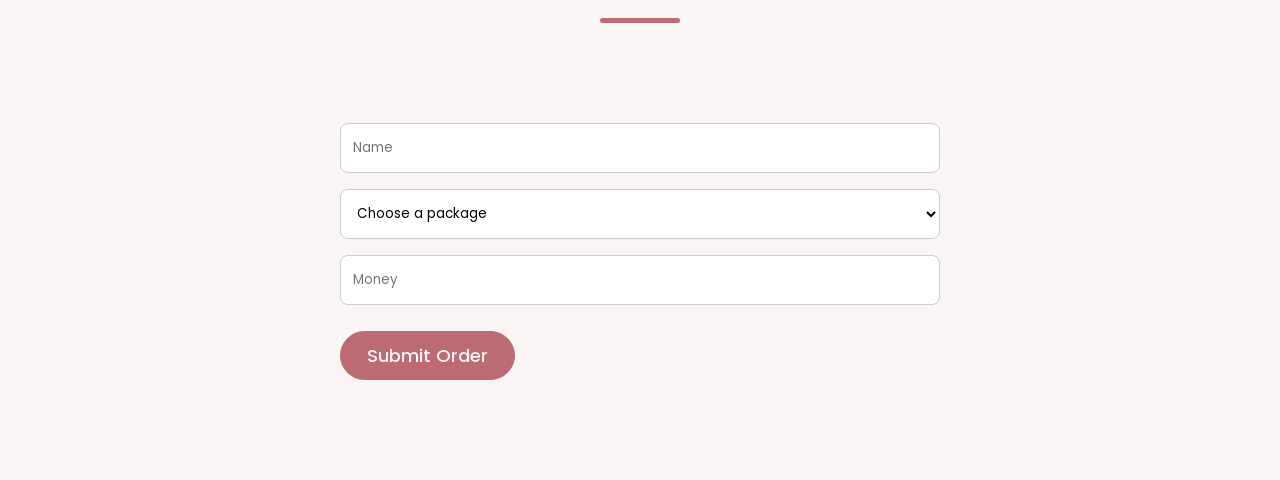
==== commit 15b391d6: "Jul 23, 2026, 9:35 PM" ====
--- a/index.html
+++ b/index.html
@@ -125,13 +125,6 @@
                 Submit Order
             </button>
 
-            <button
-                type="button"
-                onclick="showList()"
-                class="submit-button">
-                Show Orders
-            </button>
-
              <div id="Mysterymail"></div>
 
         </form>
